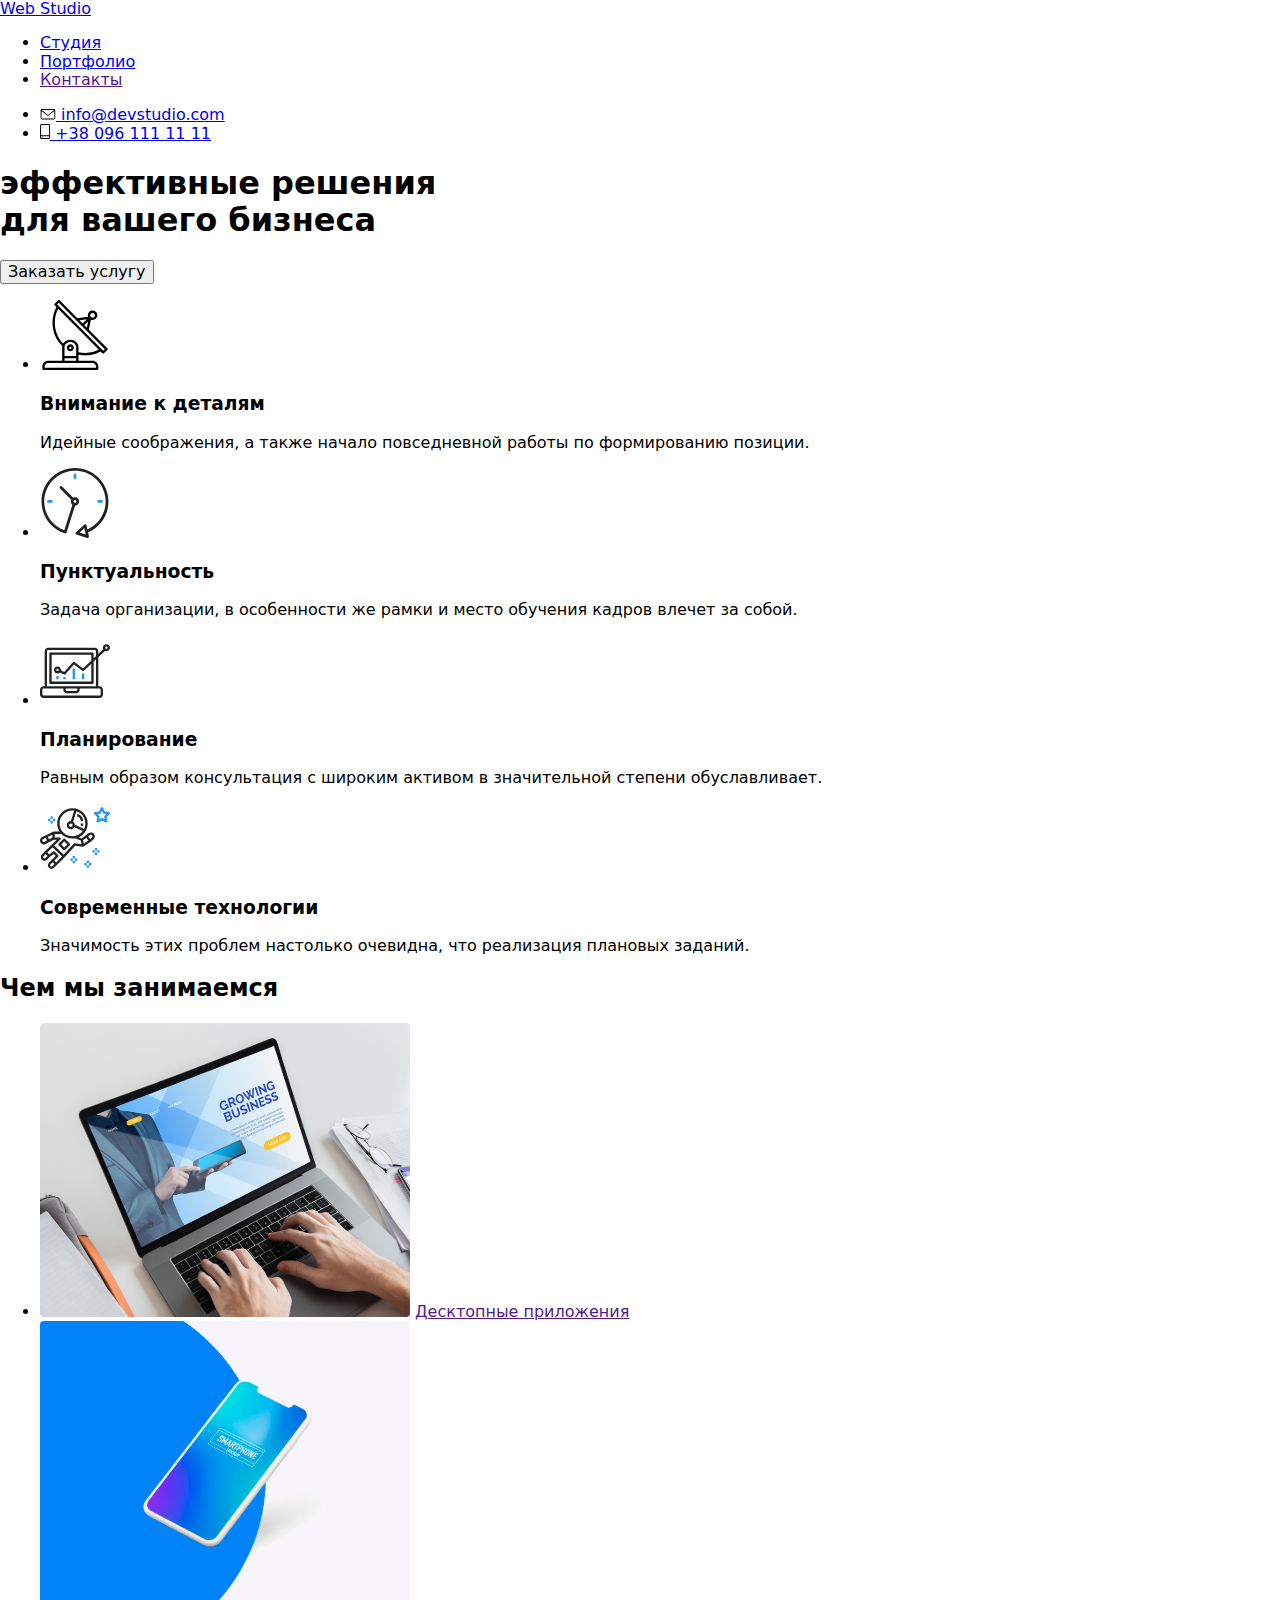
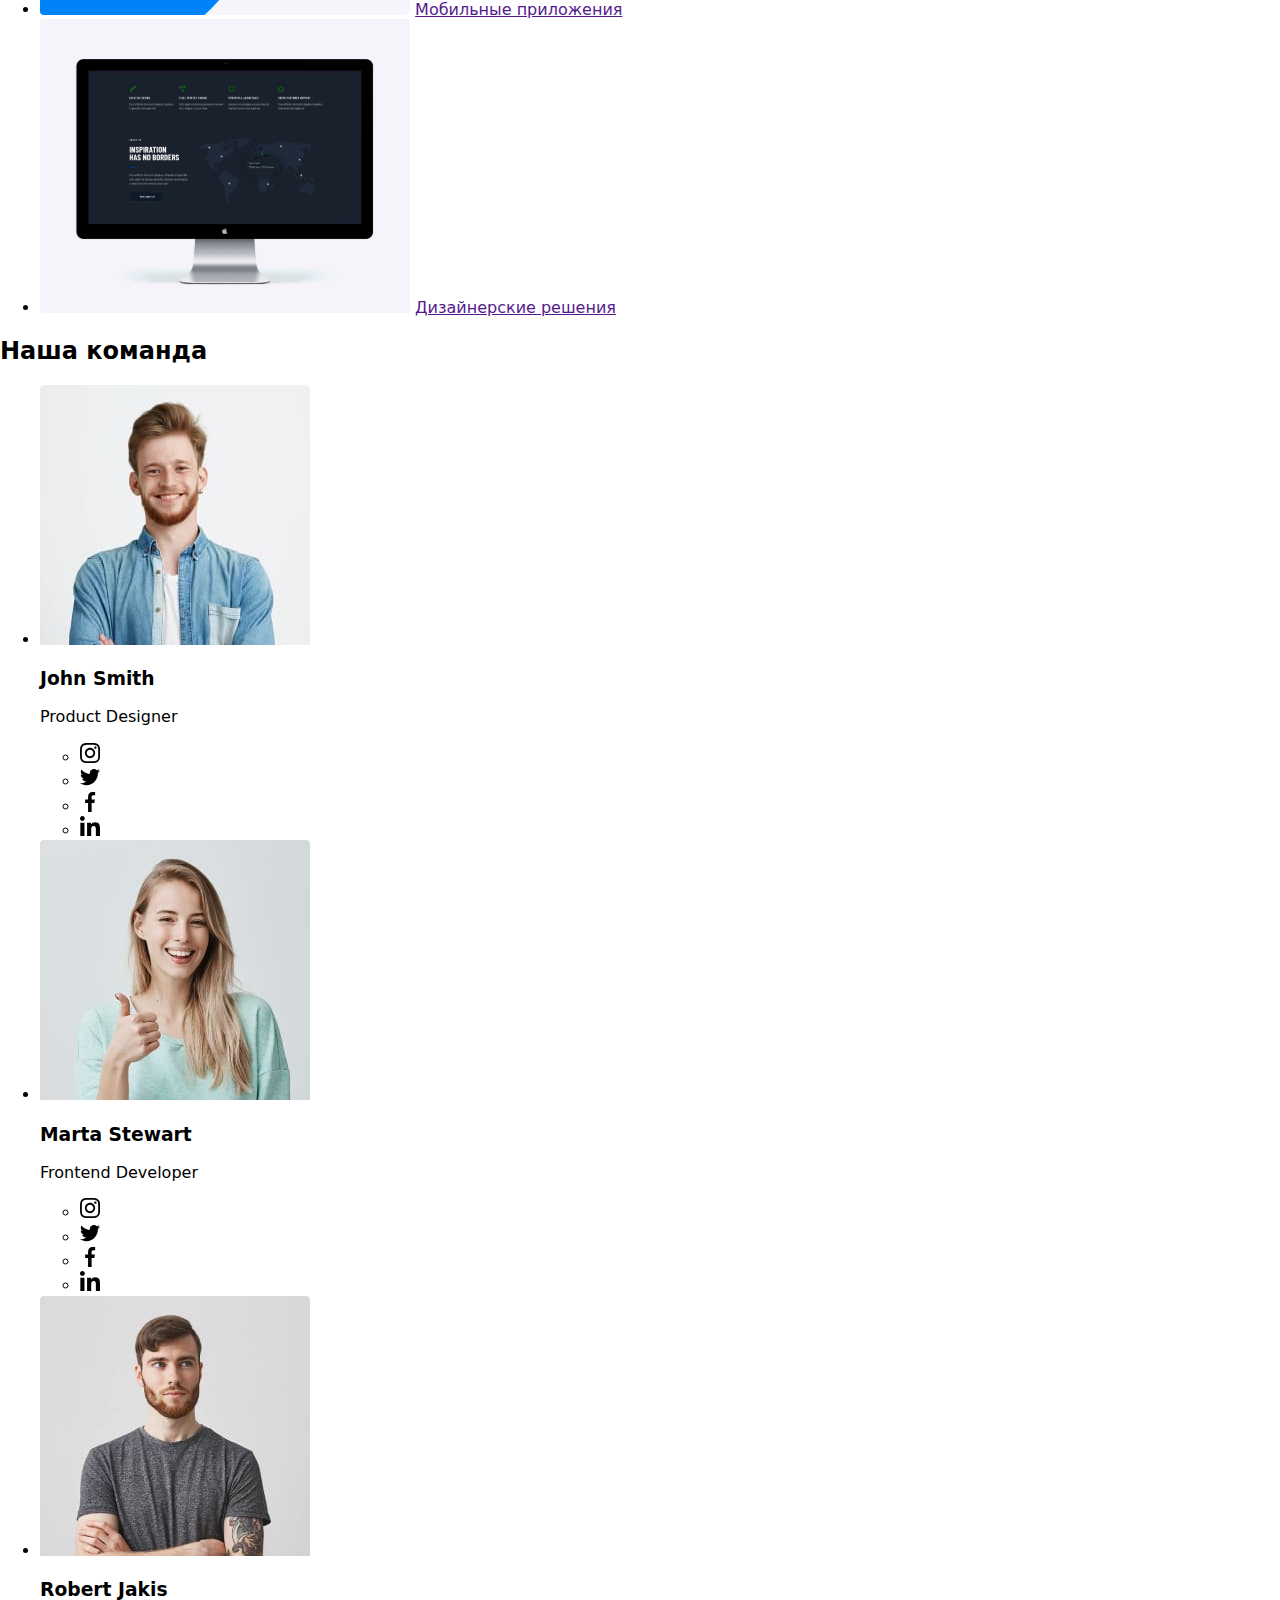
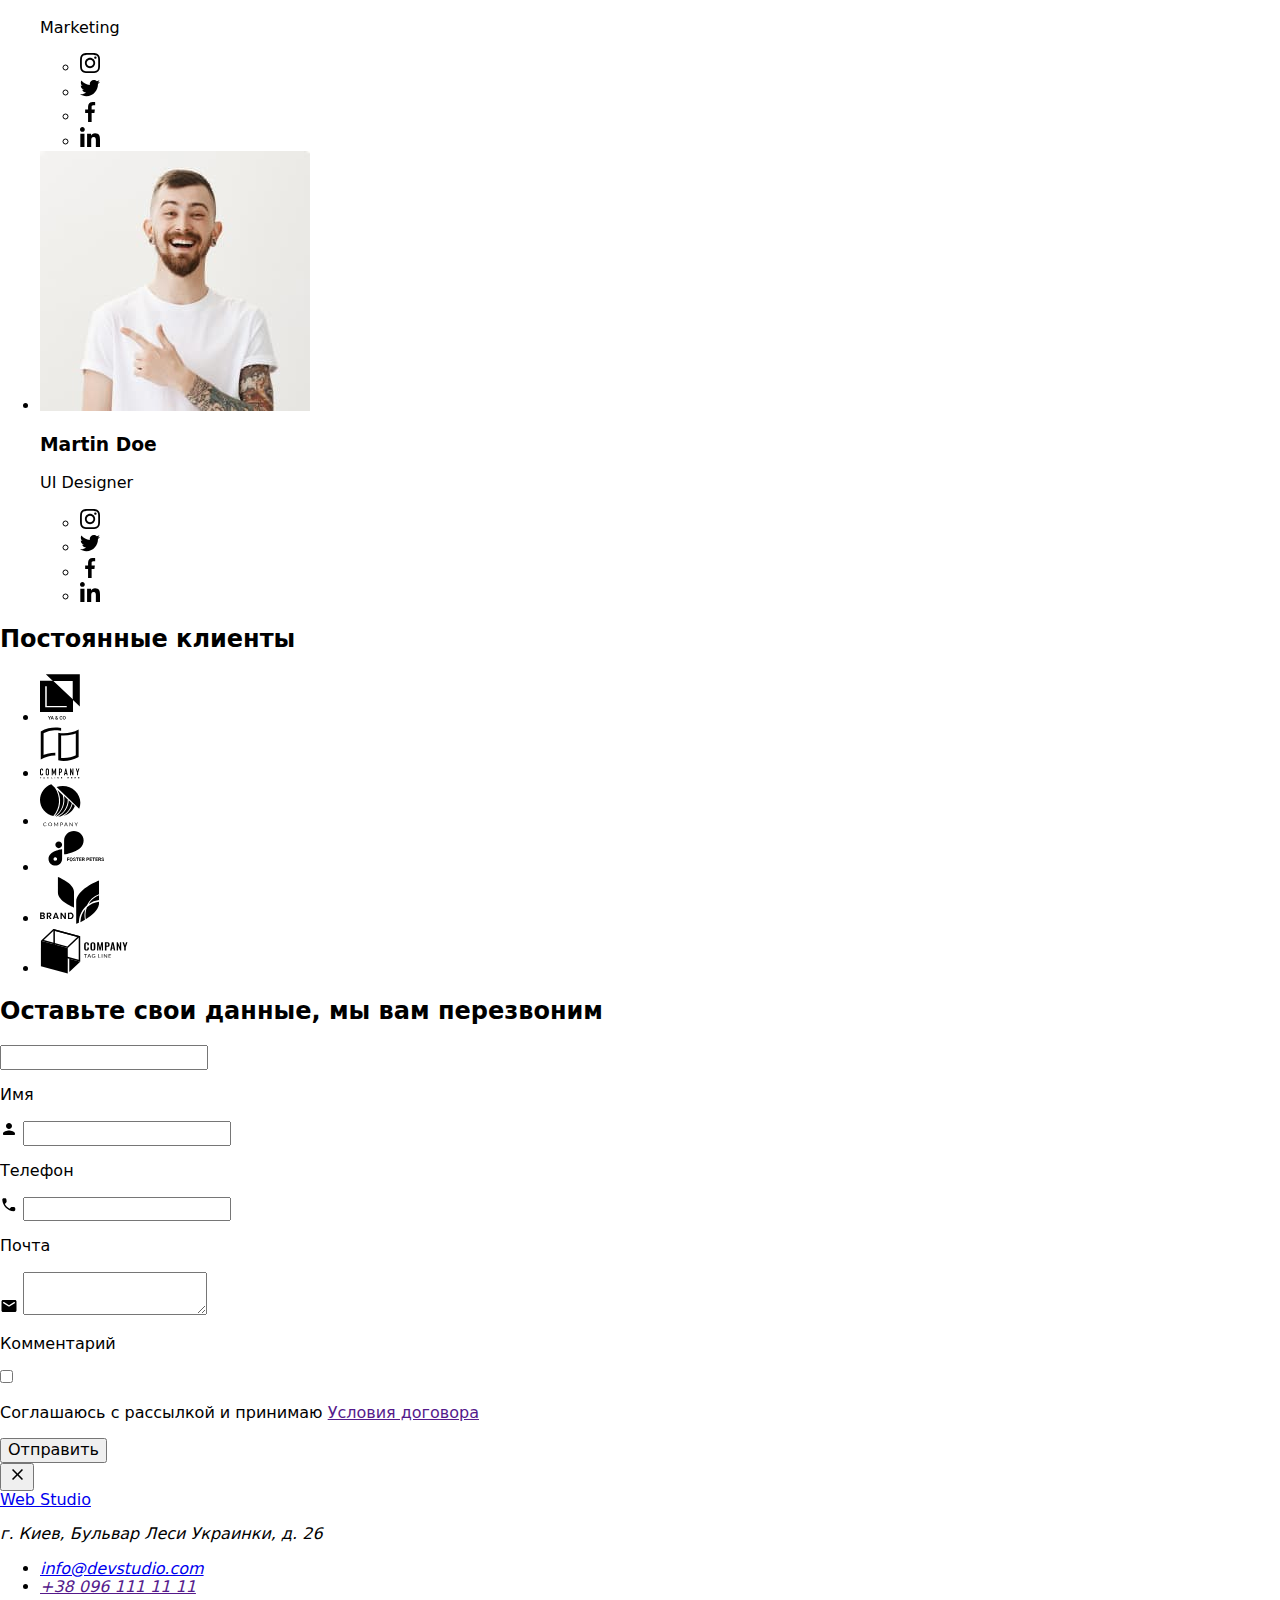
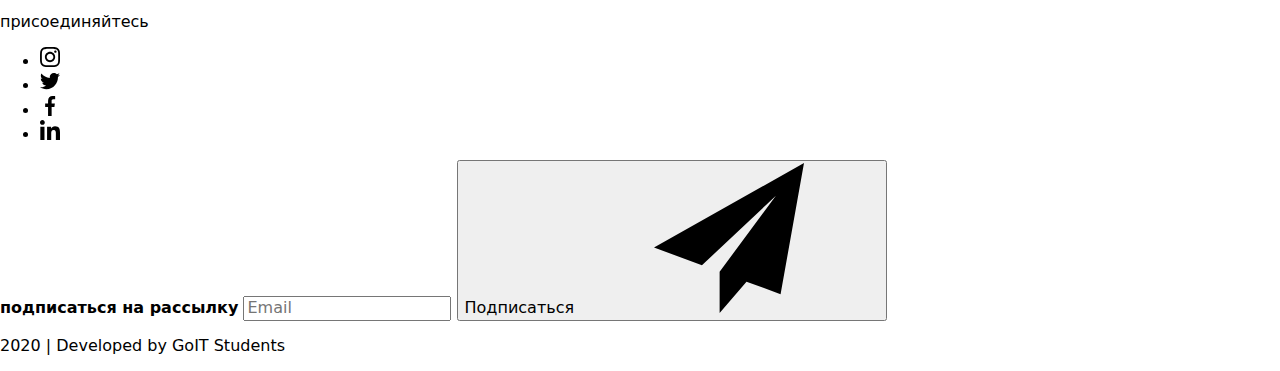
==== index.html @ 966f5aea "add input" ====
<!DOCTYPE html>
<html lang="ru">
  <head>
    <meta charset="UTF-8" />
    <meta name="viewport" content="width=device-width, initial-scale=1.0" />
    <title>Web Studio</title>
    <link
      href="https://fonts.googleapis.com/css2?family=Raleway:wght@700&family=Roboto:wght@400;500;700;900&display=swap"
      rel="stylesheet"
    />
    <link
      rel="stylesheet"
      href="https://cdnjs.cloudflare.com/ajax/libs/modern-normalize/0.6.0/modern-normalize.min.css"
    />
    <link rel="stylesheet" href="./css/styles.css" />
  </head>
  <body>
    <!-- Head of page -->
    <header>
      <nav class="container site-nav">
        <a href="./index.html" class="logo list"><span>Web </span>Studio </a>
        <ul class="main-nav list">
          <li class="item">
            <a href="./index.html" class="current link">Студия</a>
          </li>
          <li class="item">
            <a href="./portfolio.html" class="link">Портфолио</a>
          </li>
          <li class="item"><a href="" class="link">Контакты</a></li>
        </ul>
        <ul class="contact-nav list">
          <li class="item">
            <a href="mailto:info@devstudio.com" class="link">
              <svg class="icon-contact" width="16px" height="11px">
                <use href="./images/sprite.svg#mail"></use>
              </svg>
              info@devstudio.com</a
            >
          </li>
          <li class="item">
            <a href="tel:+380961111111" class="link">
              <svg class="icon-contact" width="10px" height="15px">
                <use href="./images/sprite.svg#smartphone"></use>
              </svg>
              +38 096 111 11 11</a
            >
          </li>
        </ul>
      </nav>
    </header>
    <main>
      <!-- Hero -->
      <section class="hero">
        <h1 class="hero-title">
          эффективные решения <br />
          для вашего бизнеса
        </h1>
        <button data-modal-open class="button">Заказать услугу</button>
      </section>

      <!-- Feature 1 -->
      <section class="section border">
        <div class="container">
          <ul class="features list">
            <li class="item">
              <div class="feature-item">
                <svg width="70px" height="70px">
                  <use href="./images/sprite.svg#antenna1"></use>
                </svg>
              </div>
              <h3 class="title">Внимание к деталям</h3>
              <p>
                Идейные соображения, а также начало повседневной работы по
                формированию позиции.
              </p>
            </li>
            <li class="item">
              <div class="feature-item">
                <svg width="70px" height="70px">
                  <use href="./images/sprite.svg#clock"></use>
                </svg>
              </div>
              <h3 class="title">Пунктуальность</h3>
              <p>
                Задача организации, в особенности же рамки и место обучения
                кадров влечет за собой.
              </p>
            </li>
            <li class="item">
              <div class="feature-item">
                <svg width="70px" height="70px">
                  <use href="./images/sprite.svg#diagram1"></use>
                </svg>
              </div>
              <h3 class="title">Планирование</h3>
              <p>
                Равным образом консультация с широким активом в значительной
                степени обуславливает.
              </p>
            </li>
            <li class="item">
              <div class="feature-item">
                <svg width="70px" height="70px">
                  <use href="./images/sprite.svg#astronaut"></use>
                </svg>
              </div>
              <h3 class="title">Современные технологии</h3>
              <p>
                Значимость этих проблем настолько очевидна, что реализация
                плановых заданий.
              </p>
            </li>
          </ul>
        </div>
      </section>
      <!-- Feature 2 -->
      <section class="section">
        <div class="container">
          <h2 class="section-title">Чем мы занимаемся</h2>
          <ul class="work list">
            <li class="item">
              <img src="./images/img1.svg" alt="" width="370" height="294" />
              <a href="" class="link">Десктопные приложения</a>
            </li>
            <li class="item">
              <img src="./images/img2.svg" alt="" width="370" height="294" />
              <a href="" class="link">Мобильные приложения</a>
            </li>
            <li class="item">
              <img src="./images/img3.svg" alt="" width="370" height="294" />
              <a href="" class="link">Дизайнерские решения</a>
            </li>
          </ul>
        </div>
      </section>
      <!-- Our Team -->
      <section class="section-team">
        <div class="container team-flex">
          <h2 class="section-title">Наша команда</h2>
          <ul class="team list">
            <li class="item">
              <img src="./images/photo1.jpg" alt="" width="270" height="260" />
              <h3 class="title">John Smith</h3>
              <p class="team-text">Product Designer</p>
              <ul class="social list">
                <li>
                  <a
                    href=""
                    aria-label="Ссылка на Instagram"
                    class="icon-social"
                  >
                    <svg width="20px" height="20px">
                      <use href="./images/sprite.svg#instagram1"></use>
                    </svg>
                  </a>
                </li>
                <li>
                  <a href="" aria-label="Ссылка на Twitter" class="icon-social"
                    ><svg width="20px" height="20px">
                      <use href="./images/sprite.svg#twitter1"></use></svg
                  ></a>
                </li>
                <li>
                  <a href="" aria-label="Ссылка на Facebook" class="icon-social"
                    ><svg width="20px" height="20px">
                      <use href="./images/sprite.svg#facebook1"></use></svg
                  ></a>
                </li>
                <li>
                  <a href="" aria-label="Ссылка на LinkedIn" class="icon-social"
                    ><svg width="20px" height="20px">
                      <use href="./images/sprite.svg#linkedin1"></use></svg
                  ></a>
                </li>
              </ul>
            </li>
            <li class="item">
              <img src="./images/photo2.jpg" alt="" width="270" height="260" />
              <h3 class="title">Marta Stewart</h3>
              <p class="team-text">Frontend Developer</p>
              <ul class="social list">
                <li>
                  <a
                    href=""
                    aria-label="Ссылка на Instagram"
                    class="icon-social"
                  >
                    <svg width="20px" height="20px">
                      <use href="./images/sprite.svg#instagram1"></use>
                    </svg>
                  </a>
                </li>
                <li>
                  <a href="" aria-label="Ссылка на Twitter" class="icon-social"
                    ><svg width="20px" height="20px">
                      <use href="./images/sprite.svg#twitter1"></use></svg
                  ></a>
                </li>
                <li>
                  <a href="" aria-label="Ссылка на Facebook" class="icon-social"
                    ><svg width="20px" height="20px">
                      <use href="./images/sprite.svg#facebook1"></use></svg
                  ></a>
                </li>
                <li>
                  <a href="" aria-label="Ссылка на LinkedIn" class="icon-social"
                    ><svg width="20px" height="20px">
                      <use href="./images/sprite.svg#linkedin1"></use></svg
                  ></a>
                </li>
              </ul>
            </li>
            <li class="item">
              <img src="./images/photo3.jpg" alt="" width="270" height="260" />
              <h3 class="title">Robert Jakis</h3>
              <p class="team-text">Marketing</p>
              <ul class="social list">
                <li>
                  <a
                    href=""
                    aria-label="Ссылка на Instagram"
                    class="icon-social"
                  >
                    <svg width="20px" height="20px">
                      <use href="./images/sprite.svg#instagram1"></use>
                    </svg>
                  </a>
                </li>
                <li>
                  <a href="" aria-label="Ссылка на Twitter" class="icon-social"
                    ><svg width="20px" height="20px">
                      <use href="./images/sprite.svg#twitter1"></use></svg
                  ></a>
                </li>
                <li>
                  <a href="" aria-label="Ссылка на Facebook" class="icon-social"
                    ><svg width="20px" height="20px">
                      <use href="./images/sprite.svg#facebook1"></use></svg
                  ></a>
                </li>
                <li>
                  <a href="" aria-label="Ссылка на LinkedIn" class="icon-social"
                    ><svg width="20px" height="20px">
                      <use href="./images/sprite.svg#linkedin1"></use></svg
                  ></a>
                </li>
              </ul>
            </li>
            <li class="item">
              <img src="./images/photo4.jpg" alt="" width="270" height="260" />
              <h3 class="title">Martin Doe</h3>
              <p class="team-text">UI Designer</p>
              <ul class="social list">
                <li>
                  <a
                    href=""
                    aria-label="Ссылка на Instagram"
                    class="icon-social"
                  >
                    <svg width="20px" height="20px">
                      <use href="./images/sprite.svg#instagram1"></use>
                    </svg>
                  </a>
                </li>
                <li>
                  <a href="" aria-label="Ссылка на Twitter" class="icon-social"
                    ><svg width="20px" height="20px">
                      <use href="./images/sprite.svg#twitter1"></use></svg
                  ></a>
                </li>
                <li>
                  <a href="" aria-label="Ссылка на Facebook" class="icon-social"
                    ><svg width="20px" height="20px">
                      <use href="./images/sprite.svg#facebook1"></use></svg
                  ></a>
                </li>
                <li>
                  <a href="" aria-label="Ссылка на LinkedIn" class="icon-social"
                    ><svg width="20px" height="20px">
                      <use href="./images/sprite.svg#linkedin1"></use></svg
                  ></a>
                </li>
              </ul>
            </li>
          </ul>
        </div>
      </section>
      <!-- Clients -->
      <section class="section">
        <div class="container">
          <h2 class="section-title">Постоянные клиенты</h2>
          <ul class="list clients">
            <li class="item">
              <a href="" aria-label="Лого компании1" class="clients-icon">
                <svg width="44px" height="49px">
                  <use href="./images/sprite.svg#client1"></use>
                </svg>
              </a>
            </li>
            <li class="item">
              <a href="">
                <a href="" aria-label="Лого компании2" class="clients-icon">
                  <svg width="40px" height="52px">
                    <use href="./images/sprite.svg#client2"></use>
                  </svg>
                </a>
              </a>
            </li>
            <li class="item">
              <a href="" aria-label="Лого компании3" class="clients-icon">
                <svg width="41px" height="43px">
                  <use href="./images/sprite.svg#client3"></use>
                </svg>
              </a>
            </li>
            <li class="item">
              <a href="" aria-label="Лого компании4" class="clients-icon">
                <svg width="80px" height="42px">
                  <use href="./images/sprite.svg#client4"></use>
                </svg>
              </a>
            </li>
            <li class="item">
              <a href="" aria-label="Лого компании5" class="clients-icon">
                <svg width="59px" height="47px">
                  <use href="./images/sprite.svg#client5"></use>
                </svg>
              </a>
            </li>
            <li class="item">
              <a href="" aria-label="Лого компании6" class="clients-icon">
                <svg width="89px" height="45px">
                  <use href="./images/sprite.svg#client6"></use>
                </svg>
              </a>
            </li>
          </ul>
        </div>
      </section>
    </main>
    <div data-modal class="backdrop is-hidden">
      <div class="modal">
        <h2 class="modal-title">Оставьте свои данные, мы вам перезвоним</h2>
        <form class="js-speaker-form form" autocomplete="off">
          <label for="name" class="form-field">
            <input type="text" class="form-input" name="name" placeholder=" " />
            <p class="form-label">Имя</p>
            <svg width="18px" height="18px" class="form-icon">
              <use href="./images/sprite.svg#name"></use>
            </svg>
          </label>
          <label for="name" class="form-field">
            <input type="tel" class="form-input" name="tel" placeholder=" " />
            <p class="form-label">Телефон</p>
            <svg width="18px" height="18px" class="form-icon">
              <use href="./images/sprite.svg#phone"></use>
            </svg>
          </label>
          <label for="name" class="form-field">
            <input
              type="email"
              class="form-input"
              name="mail"
              placeholder=" "
            />
            <p class="form-label">Почта</p>
            <svg width="18px" height="18px" class="form-icon">
              <use href="./images/sprite.svg#email"></use>
            </svg>
          </label>
          <label for="comment" class="form-comment">
            <textarea
              class="comment"
              name="comment"
              id="comment"
              placeholder=" "
            ></textarea>
            <p class="form-label">Комментарий</p>
          </label>
          <label class="form-field-policy">
            <input class="checkbox" type="checkbox" name="policy" />
            <span class="icon"></span>
            <p>
              Соглашаюсь с рассылкой и принимаю
              <a class="policy-link" href="">Условия договора</a>
            </p>
          </label>
          <button type="submit" class="button">
            Отправить
          </button>
        </form>
        <button data-modal-close class="icon-close">
          <svg width="18px" height="18px">
            <use href="./images/sprite.svg#close"></use>
          </svg>
        </button>
      </div>
    </div>
    <!-- Footer -->
    <footer class="page-footer">
      <div class="container">
        <div class="footer-content">
          <div class="footer-contacts">
            <a href="./index.html" class="logo-footer list"
              ><span>Web </span>Studio
            </a>
            <address class="adress">
              <p class="adress-map">
                г. Киев, Бульвар Леси Украинки, д. 26
              </p>
              <ul class="list">
                <li class="element">
                  <a href=" " class="link"> info@devstudio.com</a>
                </li>
                <li class="element">
                  <a href="" class="link"> +38 096 111 11 11</a>
                </li>
              </ul>
            </address>
          </div>
          <div class="footer-social">
            <p class="label">присоединяйтесь</p>
            <ul class="social-footer list">
              <li class="link-footer-social">
                <a href="" aria-label="Ссылка на Instagram" class="icon-footer">
                  <svg width="20px" height="20px">
                    <use href="./images/sprite.svg#instagram1"></use>
                  </svg>
                </a>
              </li>
              <li class="link-footer-social">
                <a href="" aria-label="Ссылка на Twitter" class="icon-footer"
                  ><svg width="20px" height="20px">
                    <use href="./images/sprite.svg#twitter1"></use></svg
                ></a>
              </li>
              <li class="link-footer-social">
                <a href="" aria-label="Ссылка на Facebook" class="icon-footer"
                  ><svg width="20px" height="20px">
                    <use href="./images/sprite.svg#facebook1"></use></svg
                ></a>
              </li>
              <li class="link-footer-social">
                <a href="" aria-label="Ссылка на LinkedIn" class="icon-footer"
                  ><svg width="20px" height="20px">
                    <use href="./images/sprite.svg#linkedin1"></use></svg
                ></a>
              </li>
            </ul>
          </div>

          <form class="js-speaker-form" autocomplete="off">
            <label for="email">
              <b class="label">подписаться на рассылку</b></label
            >
            <input
              class="footer-mail"
              type="email"
              name="email"
              id="email"
              placeholder="Email"
            />
            <button type="submit" class="button-send">
              Подписаться
              <svg class="send-icon">
                <use href="./images/sprite.svg#iconsend"></use>
              </svg>
            </button>
          </form>
        </div>
        <p class="copyright">
          2020 | Developed by GoIT Students
        </p>
      </div>
    </footer>
    <!-- Скрипт для отправки форми -->
    <script>
      (() => {
        document
          .querySelector(".js-speaker-form")
          .addEventListener("submit", (e) => {
            e.preventDefault();

            new FormData(e.currentTarget).forEach((value, name) =>
              console.log(`${name}: ${value}`)
            );

            e.currentTarget.reset();
          });
      })();
    </script>
    <script src="./js/modal.js"></script>
  </body>
</html>
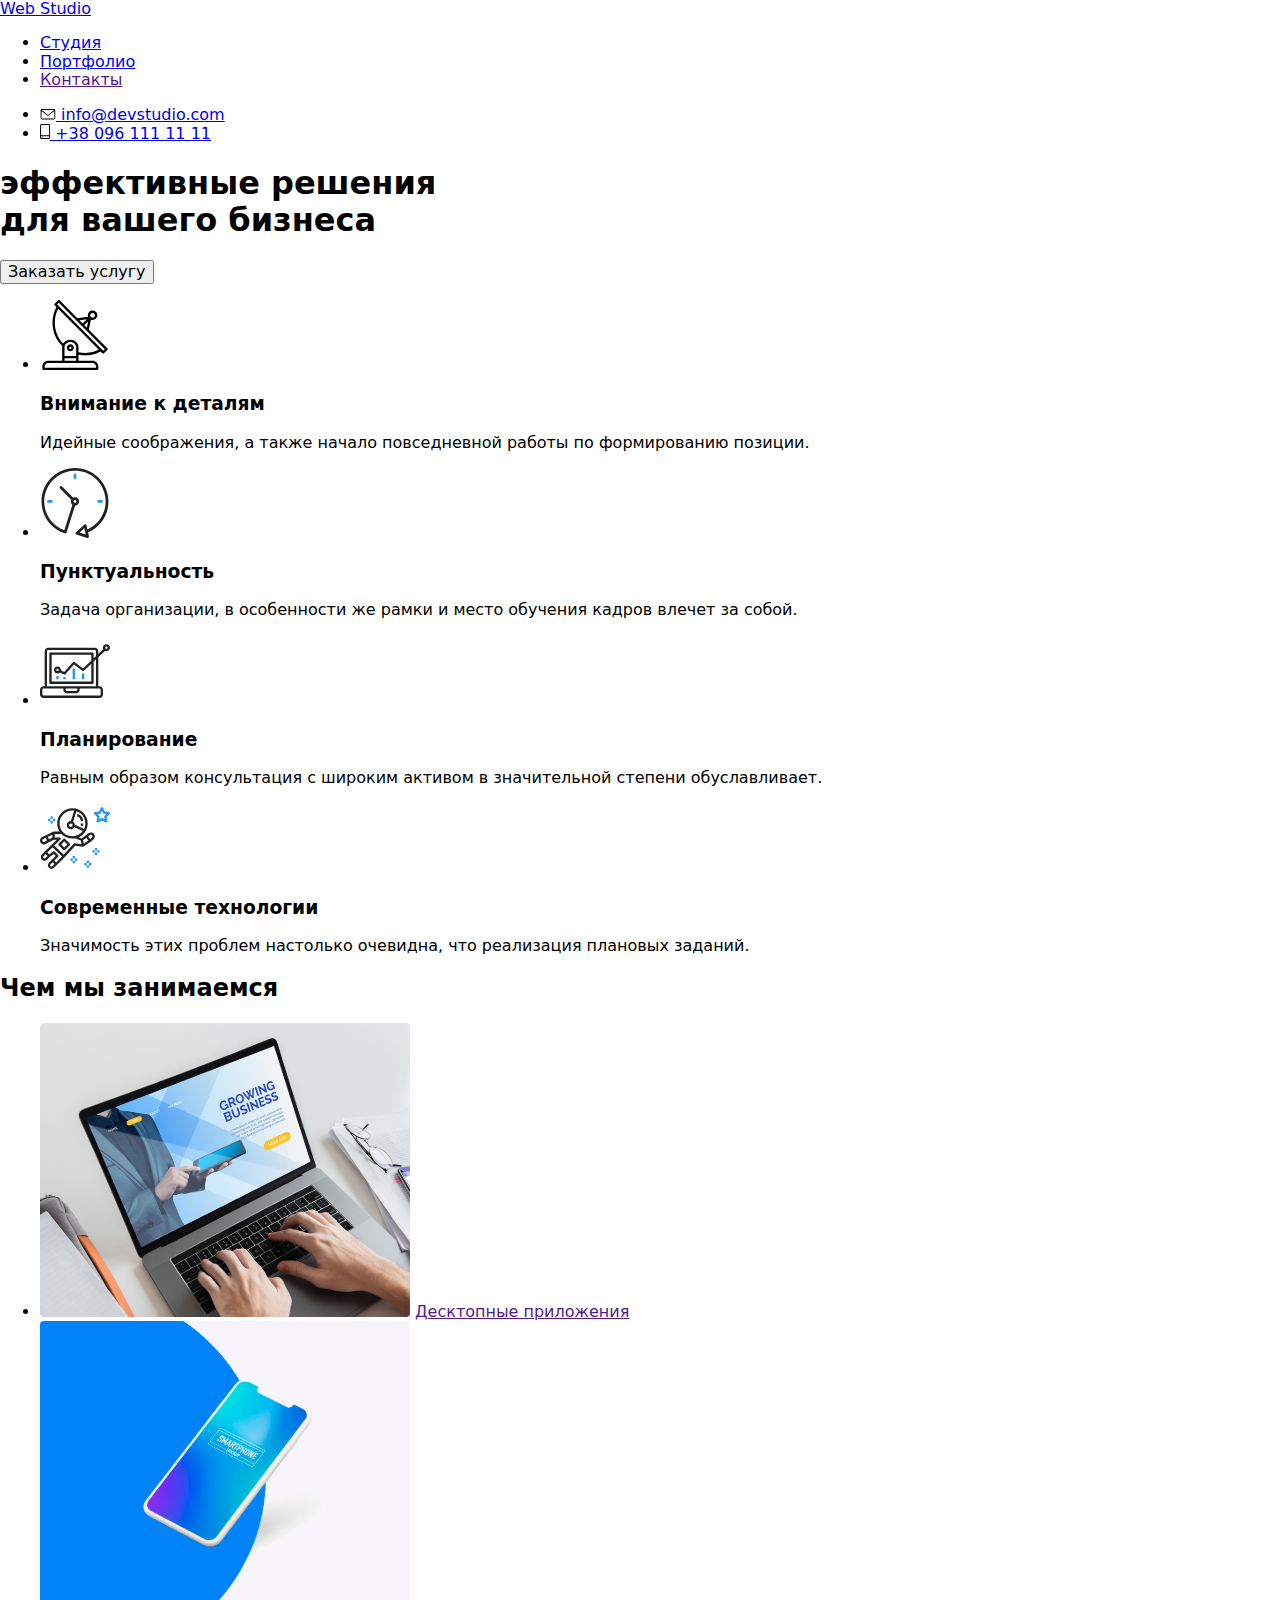
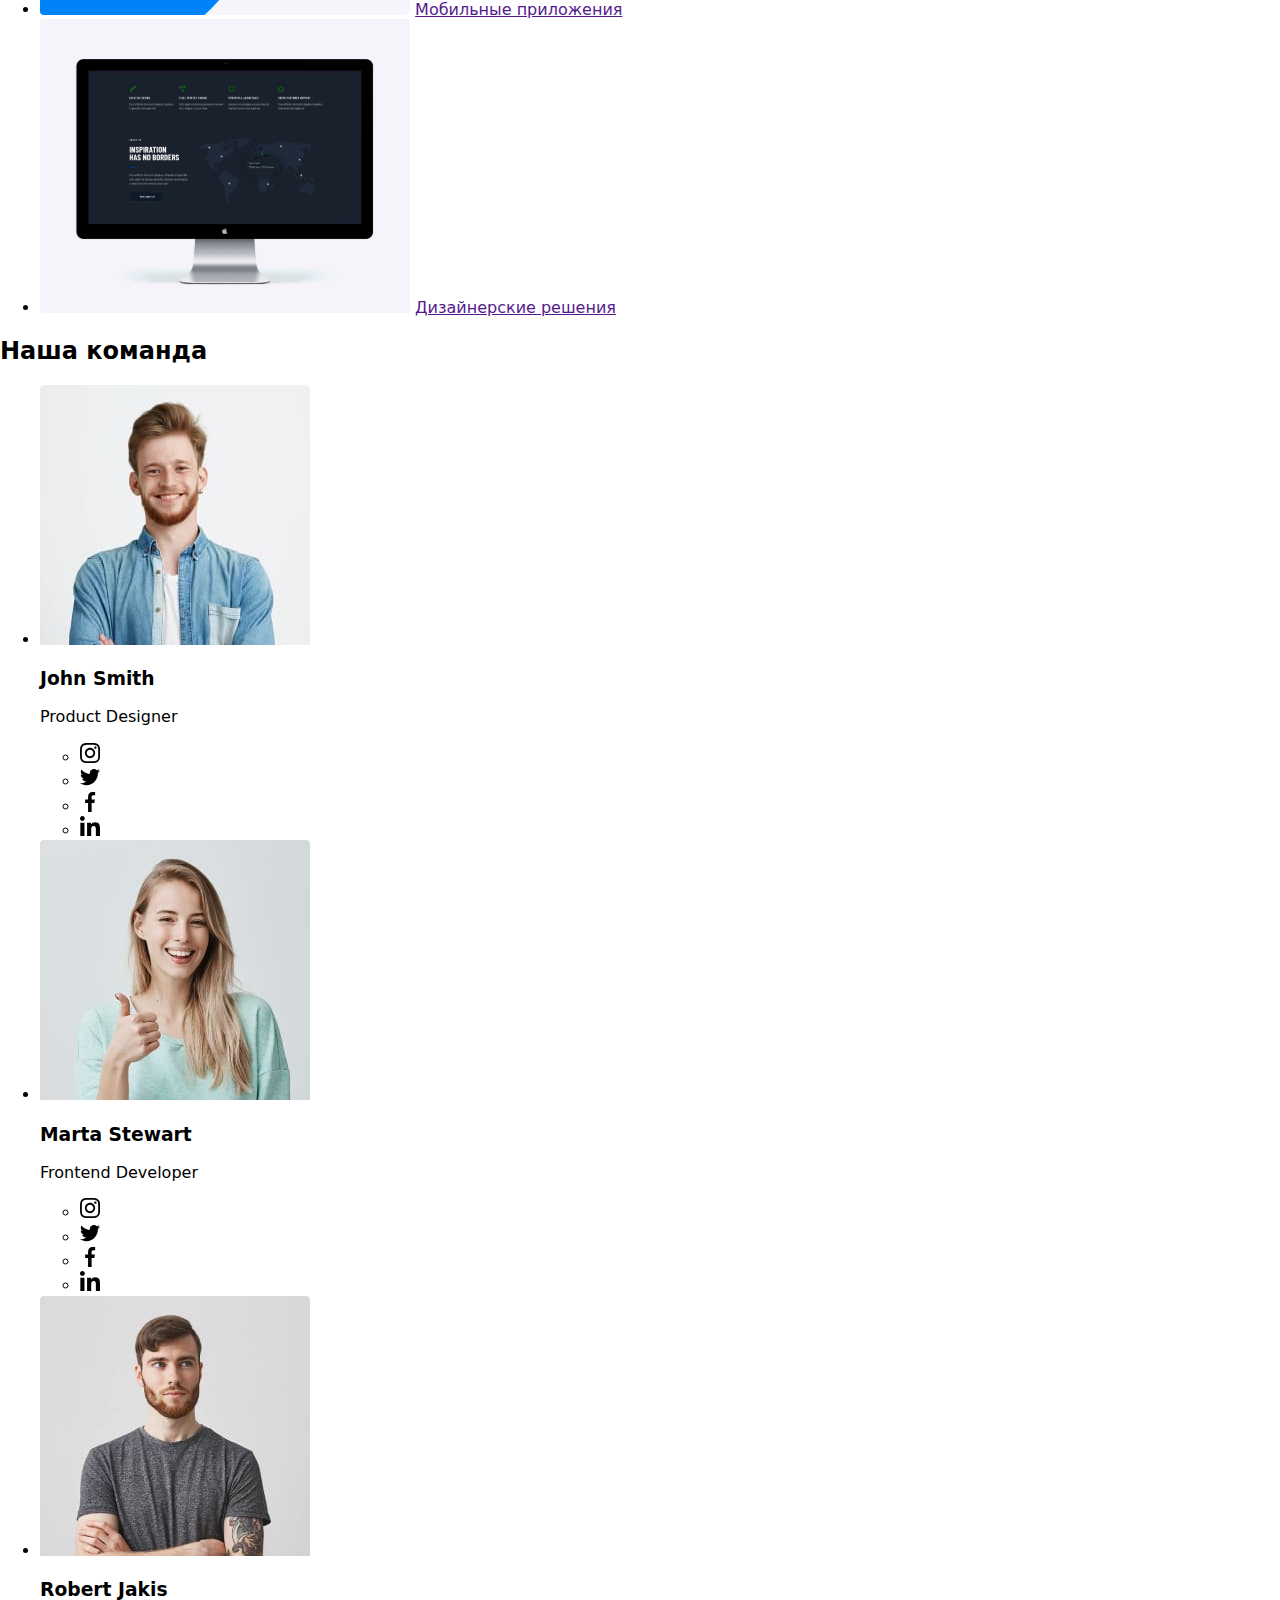
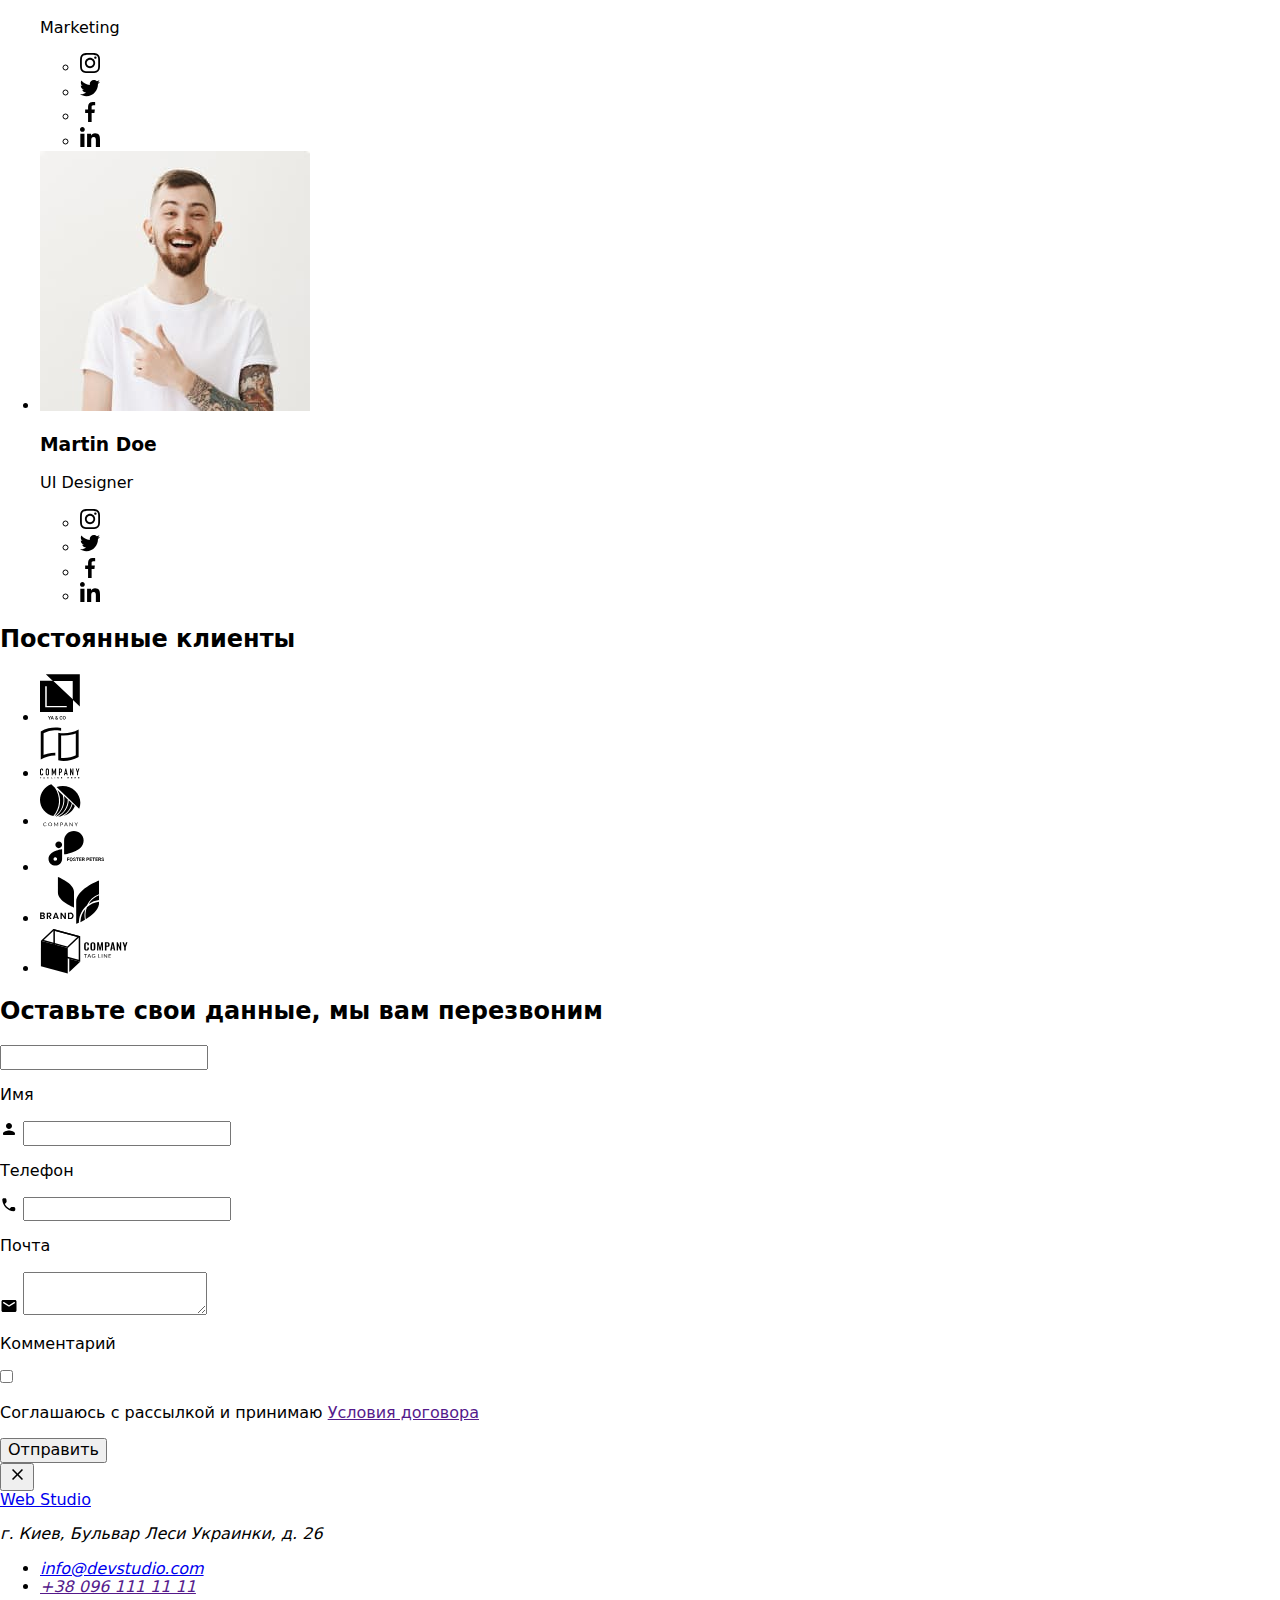
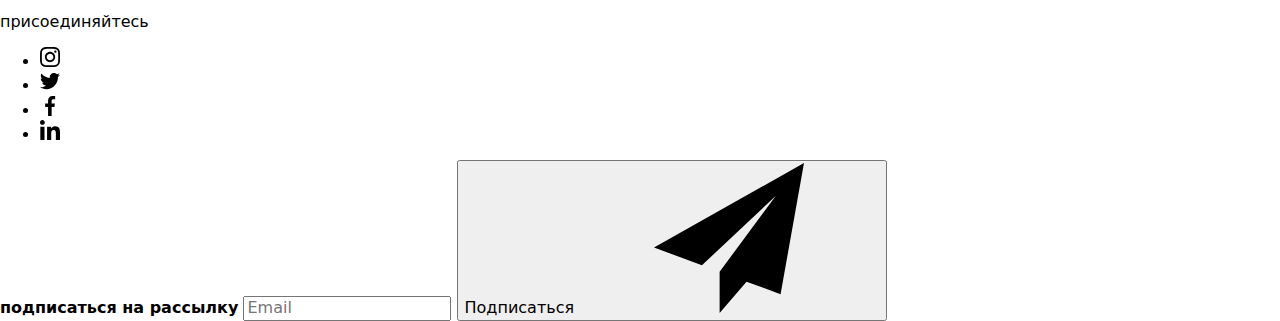
==== commit f84caeb8: "create sass files" ====
--- a/index.html
+++ b/index.html
@@ -12,7 +12,7 @@
       rel="stylesheet"
       href="https://cdnjs.cloudflare.com/ajax/libs/modern-normalize/0.6.0/modern-normalize.min.css"
     />
-    <link rel="stylesheet" href="./css/styles.css" />
+    <link rel="stylesheet" href="./css/main.min.css" />
   </head>
   <body>
     <!-- Head of page -->
@@ -468,9 +468,6 @@
             </button>
           </form>
         </div>
-        <p class="copyright">
-          2020 | Developed by GoIT Students
-        </p>
       </div>
     </footer>
     <!-- Скрипт для отправки форми -->
--- a/css/main.min.css
+++ b/css/main.min.css
@@ -0,0 +1 @@
+/* No CSS *//*# sourceMappingURL=main.min.css.map */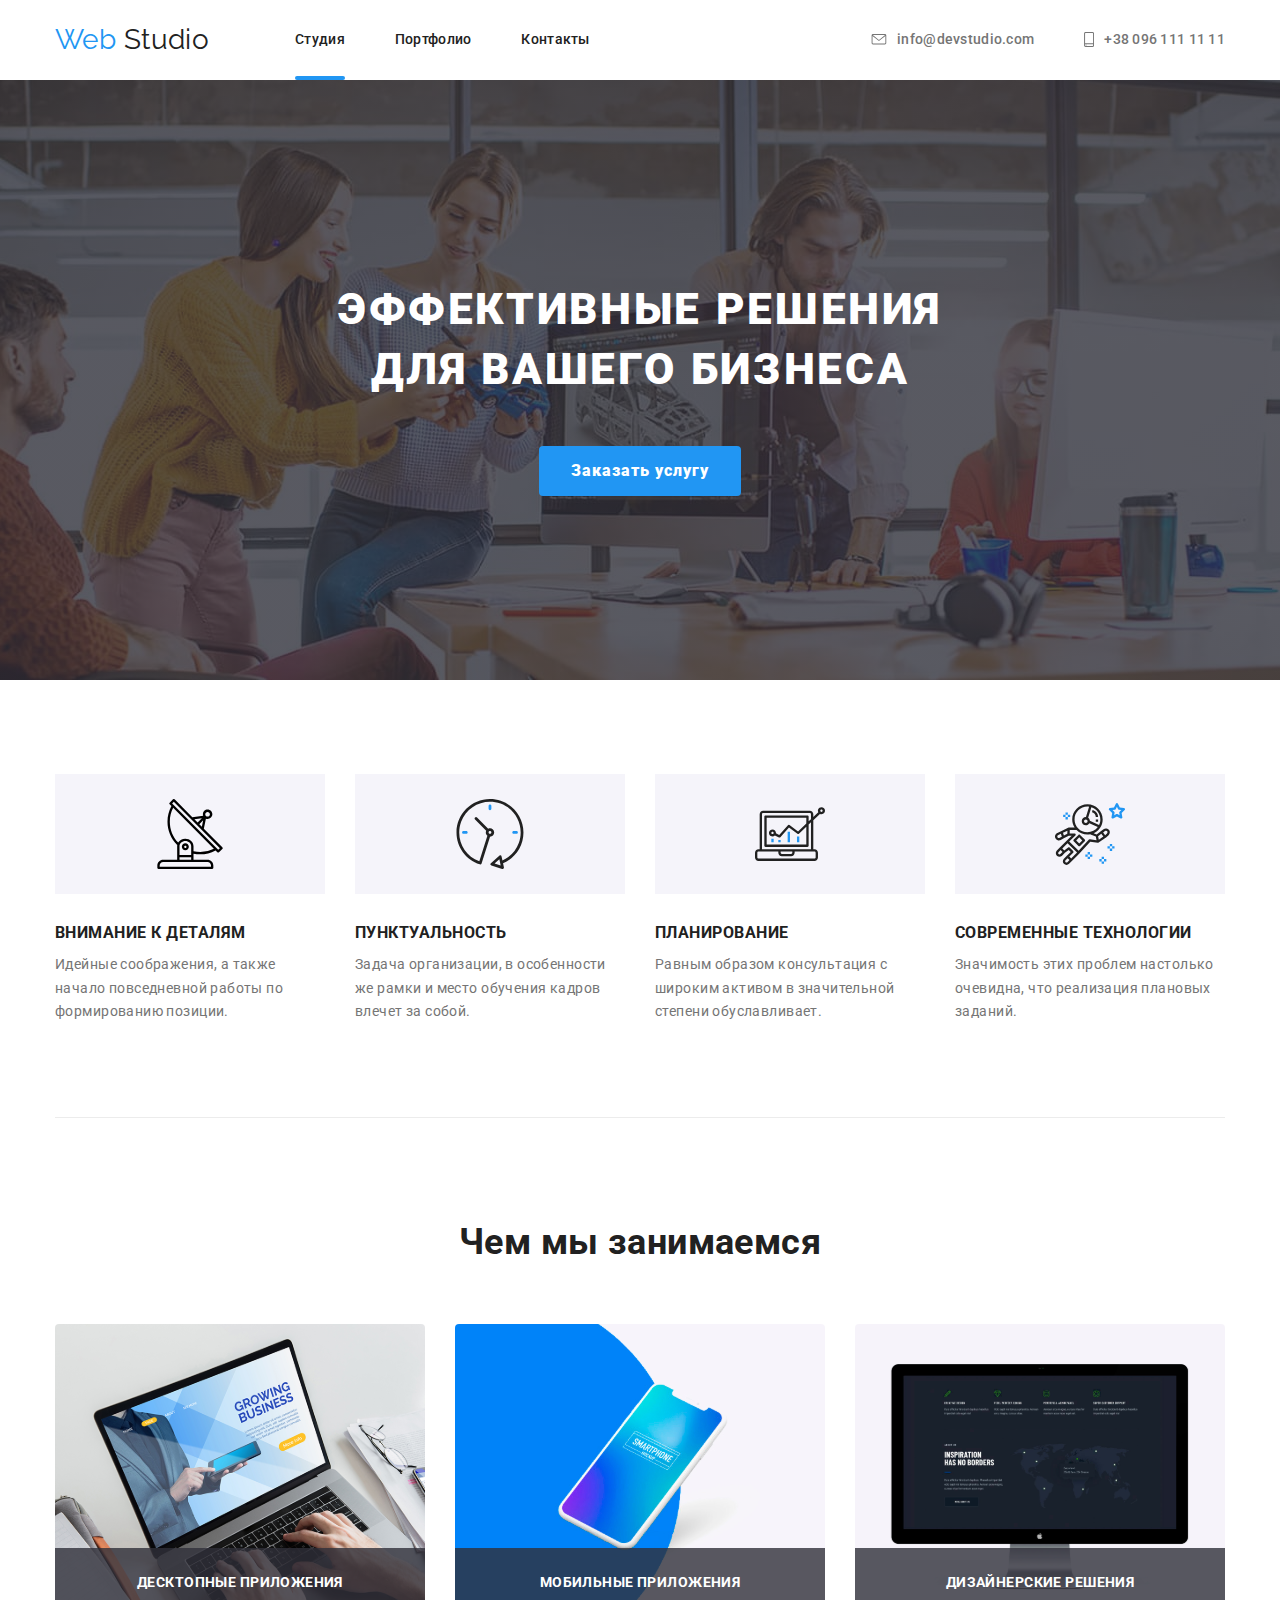
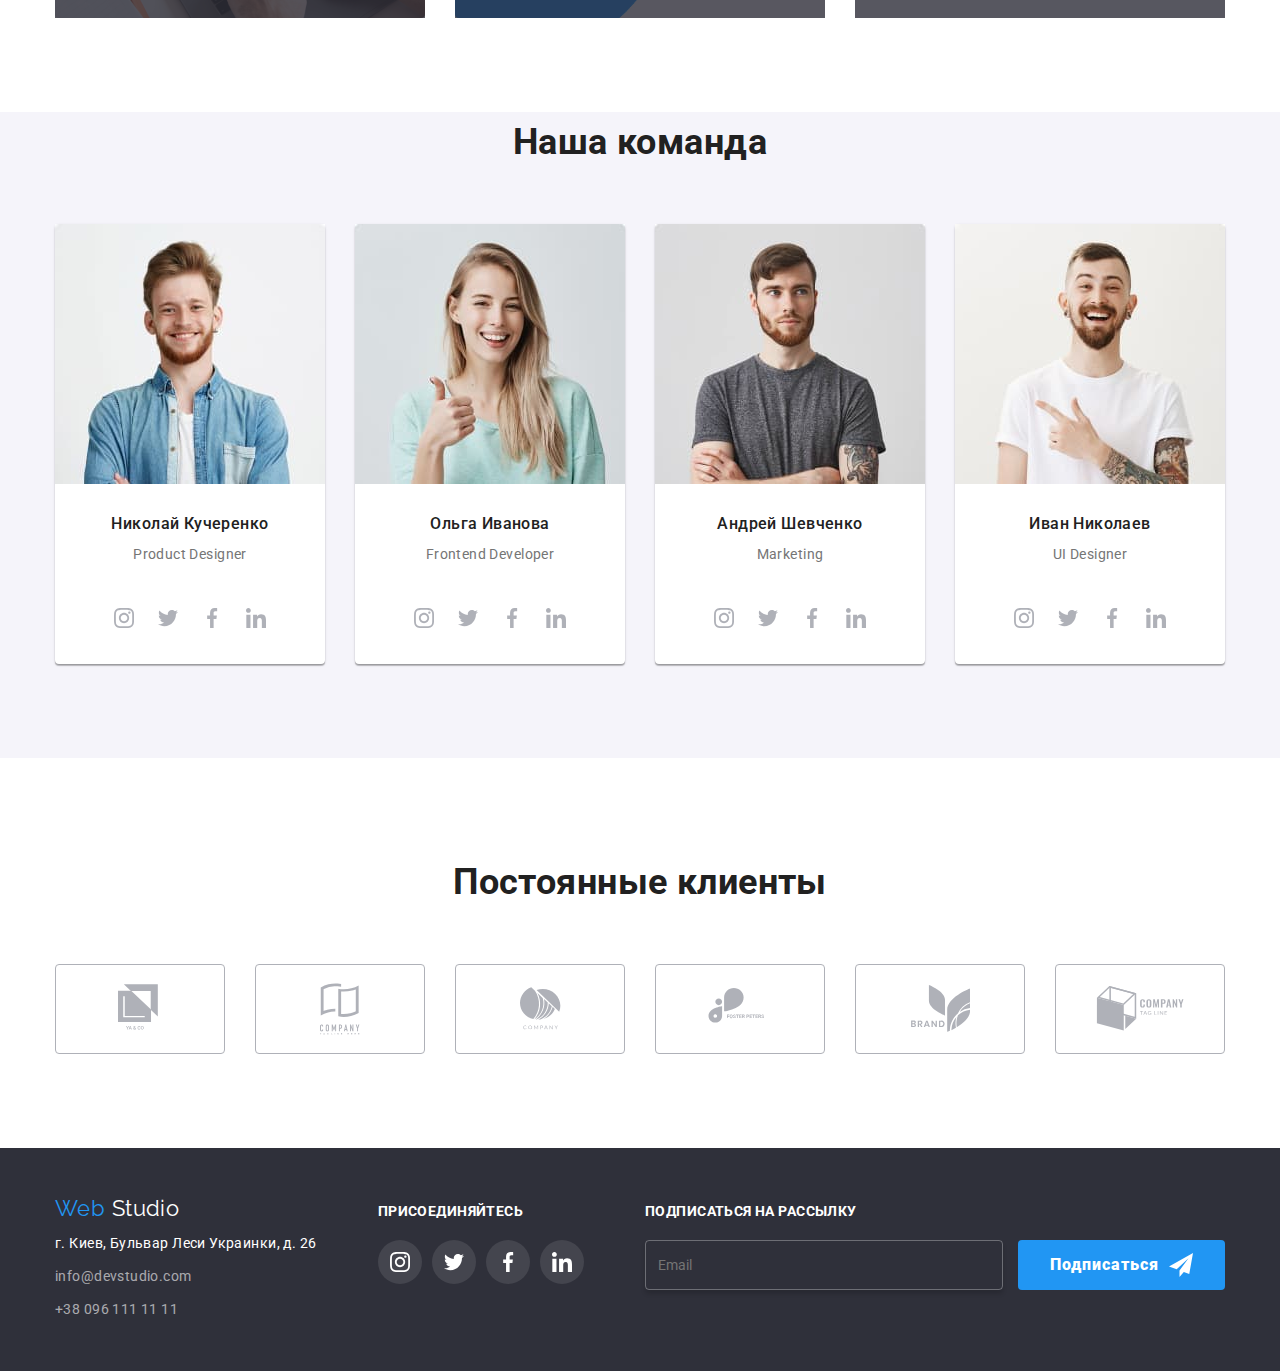
==== commit 90497a10: "create styles" ====
--- a/index.html
+++ b/index.html
@@ -61,7 +61,7 @@
       <!-- Feature 1 -->
       <section class="section border">
         <div class="container">
-          <ul class="features list">
+          <ul class="feature list">
             <li class="item">
               <div class="feature-item">
                 <svg width="70px" height="70px">
@@ -113,7 +113,7 @@
           </ul>
         </div>
       </section>
-      <!-- Feature 2 -->
+      <!-- Work -->
       <section class="section">
         <div class="container">
           <h2 class="section-title">Чем мы занимаемся</h2>
@@ -140,7 +140,7 @@
           <ul class="team list">
             <li class="item">
               <img src="./images/photo1.jpg" alt="" width="270" height="260" />
-              <h3 class="title">John Smith</h3>
+              <h3 class="title">Николай Кучеренко</h3>
               <p class="team-text">Product Designer</p>
               <ul class="social list">
                 <li>
@@ -176,7 +176,7 @@
             </li>
             <li class="item">
               <img src="./images/photo2.jpg" alt="" width="270" height="260" />
-              <h3 class="title">Marta Stewart</h3>
+              <h3 class="title">Ольга Иванова</h3>
               <p class="team-text">Frontend Developer</p>
               <ul class="social list">
                 <li>
@@ -212,7 +212,7 @@
             </li>
             <li class="item">
               <img src="./images/photo3.jpg" alt="" width="270" height="260" />
-              <h3 class="title">Robert Jakis</h3>
+              <h3 class="title">Андрей Шевченко</h3>
               <p class="team-text">Marketing</p>
               <ul class="social list">
                 <li>
@@ -248,7 +248,7 @@
             </li>
             <li class="item">
               <img src="./images/photo4.jpg" alt="" width="270" height="260" />
-              <h3 class="title">Martin Doe</h3>
+              <h3 class="title">Иван Николаев</h3>
               <p class="team-text">UI Designer</p>
               <ul class="social list">
                 <li>
@@ -397,7 +397,7 @@
       </div>
     </div>
     <!-- Footer -->
-    <footer class="page-footer">
+    <footer class="footer-page">
       <div class="container">
         <div class="footer-content">
           <div class="footer-contacts">
@@ -420,28 +420,28 @@
           </div>
           <div class="footer-social">
             <p class="label">присоединяйтесь</p>
-            <ul class="social-footer list">
-              <li class="link-footer-social">
-                <a href="" aria-label="Ссылка на Instagram" class="icon-footer">
+            <ul class="footer-social-networks list">
+              <li class="footer-social-link">
+                <a href="" aria-label="Ссылка на Instagram" class="footer-icon">
                   <svg width="20px" height="20px">
                     <use href="./images/sprite.svg#instagram1"></use>
                   </svg>
                 </a>
               </li>
-              <li class="link-footer-social">
-                <a href="" aria-label="Ссылка на Twitter" class="icon-footer"
+              <li class="footer-social-link">
+                <a href="" aria-label="Ссылка на Twitter" class="footer-icon"
                   ><svg width="20px" height="20px">
                     <use href="./images/sprite.svg#twitter1"></use></svg
                 ></a>
               </li>
-              <li class="link-footer-social">
-                <a href="" aria-label="Ссылка на Facebook" class="icon-footer"
+              <li class="footer-social-link">
+                <a href="" aria-label="Ссылка на Facebook" class="footer-icon"
                   ><svg width="20px" height="20px">
                     <use href="./images/sprite.svg#facebook1"></use></svg
                 ></a>
               </li>
-              <li class="link-footer-social">
-                <a href="" aria-label="Ссылка на LinkedIn" class="icon-footer"
+              <li class="footer-social-link">
+                <a href="" aria-label="Ссылка на LinkedIn" class="footer-icon"
                   ><svg width="20px" height="20px">
                     <use href="./images/sprite.svg#linkedin1"></use></svg
                 ></a>
--- a/css/main.min.css
+++ b/css/main.min.css
@@ -1 +1,2 @@
-/* No CSS *//*# sourceMappingURL=main.min.css.map */+body{background-color:#fff;color:#757575;font-family:Roboto,sans-serif;letter-spacing:0.03em;font-size:14px;line-height:1.71}.container{width:1200px;padding-left:15px;padding-right:15px;margin-left:auto;margin-right:auto}.list{list-style:none;margin:0;padding:0;text-decoration:none}p{margin:0;padding:0}a{text-decoration:none}img{display:block;max-width:100%;height:auto}.section{padding-top:94px;padding-bottom:94px}.section-title{margin-top:0;margin-bottom:50px;font-weight:700;font-size:36px;text-align:center;color:#212121}.section-team{padding-top:94;padding-bottom:94px;background-color:#f5f4fa}.section-examples{padding-top:94px;padding-top:94px}.site-nav{display:-webkit-box;display:-ms-flexbox;display:flex;-webkit-box-align:center;-ms-flex-align:center;align-items:center}.site-nav .current{color:#2196f3}.main-nav{display:-webkit-box;display:-ms-flexbox;display:flex;margin-left:86px}.main-nav .item+.item{margin-left:50px}.main-nav .link{display:block;padding-top:32px;padding-bottom:32px;font-weight:500;line-height:1.14;letter-spacing:0.02em;color:#212121;cursor:pointer;-webkit-transition:color 250ms cubic-bezier(0.4, 0, 0.2, 1);transition:color 250ms cubic-bezier(0.4, 0, 0.2, 1)}.main-nav .link:hover,.main-nav .link:focus{color:#2196f3}.item{position:relative}.current::after{content:"";position:absolute;bottom:0;display:block;width:100%;height:4px;background-color:#2196f3;border-radius:2px}.contact-nav{display:-webkit-box;display:-ms-flexbox;display:flex;margin-left:auto}.contact-nav .link{display:-webkit-box;display:-ms-flexbox;display:flex;-webkit-box-pack:center;-ms-flex-pack:center;justify-content:center;-webkit-box-align:center;-ms-flex-align:center;align-items:center;font-weight:500;line-height:1.14;letter-spacing:0.02em;color:#757575;cursor:pointer;-webkit-transition:color 250ms cubic-bezier(0.4, 0, 0.2, 1);transition:color 250ms cubic-bezier(0.4, 0, 0.2, 1)}.contact-nav .item+.item{margin-left:50px}.icon-contact{margin-right:10px;fill:#757575}.contact-nav .link:hover,.contact-nav .link:focus{color:#2196f3}.contact-nav .link:hover .icon-contact,.contact-nav .link:focus .icon-contact{fill:#2196f3}.border-nav{border-bottom:1px solid #ececec}.logo{color:#212121;font-family:Raleway,sans-serif;font-size:28px;line-height:1.14;text-decoration:none;-webkit-transition:color 250ms cubic-bezier(0.4, 0, 0.2, 1);transition:color 250ms cubic-bezier(0.4, 0, 0.2, 1)}.logo span{color:#2196f3}.logo:hover,.logo:focus{color:#2196f3}.logo-footer{display:inline-block;margin-bottom:10px;color:#fff;font-family:Raleway,sans-serif;font-size:22px;line-height:1.18;text-decoration:none;-webkit-transition:color 250ms cubic-bezier(0.4, 0, 0.2, 1);transition:color 250ms cubic-bezier(0.4, 0, 0.2, 1)}.logo-footer span{color:#2196f3}.logo-footer:hover,.logo-footer:focus{color:#2196f3}.hero{max-width:1600px;height:600px;margin-left:auto;margin-right:auto;padding-top:200px;padding-bottom:200px;text-align:center;background-image:-webkit-gradient(linear, left top, right top, from(rgba(47,48,58,0.8)), to(rgba(47,48,58,0.8))),url("../images/Header.jpg");background-image:linear-gradient(to right, rgba(47,48,58,0.8), rgba(47,48,58,0.8)),url("../images/Header.jpg");background-repeat:no-repeat;background-position:center;background-size:cover;background-color:#a9a9a9}.hero-title{margin:0;padding-top:200;padding-bottom:46px;font-weight:900;font-size:44px;line-height:1.36;letter-spacing:0.06em;text-transform:uppercase;color:#fff}.backdrop{position:fixed;top:0;left:0;visibility:visible;opacity:1;width:100%;height:100%;background-color:rgba(0,0,0,0.2);-webkit-transition:opacity 250ms cubic-bezier(0.4, 0, 0.2, 1),visibility 250ms cubic-bezier(0.4, 0, 0.2, 1);transition:opacity 250ms cubic-bezier(0.4, 0, 0.2, 1),visibility 250ms cubic-bezier(0.4, 0, 0.2, 1)}.backdrop.is-hidden{opacity:0;pointer-events:none;visibility:hidden}.modal{position:absolute;top:50%;left:50%;-webkit-transform:translate(-50%, -50%);transform:translate(-50%, -50%);padding:40px;width:528px;height:581px;background-color:#fff;-webkit-box-shadow:0px 2px 1px rgba(0,0,0,0.2),0px 1px 1px rgba(0,0,0,0.14),0px 1px 3px rgba(0,0,0,0.12);box-shadow:0px 2px 1px rgba(0,0,0,0.2),0px 1px 1px rgba(0,0,0,0.14),0px 1px 3px rgba(0,0,0,0.12);border-radius:4px}.modal-title{margin-top:0;margin-bottom:30px;font-weight:700;font-size:20px;line-height:1.15;text-align:center;color:#212121}.form .button{display:block;padding:10px 55px;margin-top:30px;margin-left:auto;margin-right:auto;-webkit-box-shadow:0px 4px 4px rgba(0,0,0,0.15);box-shadow:0px 4px 4px rgba(0,0,0,0.15)}.form-field{display:block;position:relative;margin-bottom:28px}.form-input{margin:0;padding:12px 16px 12px 42px;width:100%;border:1px solid rgba(33,33,33,0.2);border-radius:4px;outline:none}.form-label{position:absolute;top:50%;left:42px;-webkit-transform:translateY(-50%);transform:translateY(-50%);line-height:1.14;letter-spacing:0.01em;-webkit-transition:-webkit-transform 250ms cubic-bezier(0.4, 0, 0.2, 1);transition:-webkit-transform 250ms cubic-bezier(0.4, 0, 0.2, 1);transition:transform 250ms cubic-bezier(0.4, 0, 0.2, 1);transition:transform 250ms cubic-bezier(0.4, 0, 0.2, 1), -webkit-transform 250ms cubic-bezier(0.4, 0, 0.2, 1)}.form-icon{position:absolute;top:50%;left:16px;-webkit-transform:translateY(-50%);transform:translateY(-50%);fill:#212121}.icon-close{position:absolute;top:5px;right:5px;display:-webkit-box;display:-ms-flexbox;display:flex;-webkit-box-align:center;-ms-flex-align:center;align-items:center;-webkit-box-pack:center;-ms-flex-pack:center;justify-content:center;width:30px;height:30px;border:1px solid rgba(0,0,0,0.1);border-radius:50%;background-color:#fff;fill:#000;cursor:pointer;-webkit-transition:fill 250ms cubic-bezier(0.4, 0, 0.2, 1);transition:fill 250ms cubic-bezier(0.4, 0, 0.2, 1)}.icon-close:hover,.icon-close:focus{fill:#2196f3}.form-input:focus{border-color:#2196f3}.form-field:focus-within .form-icon{fill:#2196f3}.form-field:focus-within>.form-label,.form-input:not(:placeholder-shown)+.form-label{color:#2196f3;-webkit-transform:translate(-31px, -42px);transform:translate(-31px, -42px)}.form-comment{display:block;position:relative;margin-bottom:20px}.form-comment p{position:absolute;top:12px;left:15px}.comment{padding:12px 16px;width:100%;height:120px;border:1px solid rgba(33,33,33,0.2);border-radius:4px;outline:none}.comment:focus{border-color:#2196f3}.comment:focus+.form-label,.comment:not(:placeholder-shown)+.form-label{color:#2196f3;-webkit-transform:translateY(-34px);transform:translateY(-34px)}.form-field-policy{display:-webkit-box;display:-ms-flexbox;display:flex;-webkit-box-align:center;-ms-flex-align:center;align-items:center}.form-field-policy .icon{display:inline-block;width:15px;height:15px;margin-right:5px;border:2px solid #2a2a2a;border-radius:4px;cursor:pointer;-webkit-transition:all 250ms cubic-bezier(0.4, 0, 0.2, 1);transition:all 250ms cubic-bezier(0.4, 0, 0.2, 1)}.checkbox{position:absolute;width:1px;height:1px;margin:-1px;border:0;padding:0;clip:rect(0 0 0 0);overflow:hidden}.policy-link{text-decoration:underline;color:#2196f3}.checkbox:checked+.icon{border-color:transparent;background-color:#2196f3;background-image:url(../images/check-box-icon.svg);background-size:contain;background-origin:border-box}.label{margin-bottom:20px;display:block;font-weight:700;line-height:1.14;text-transform:uppercase;color:#fff}.footer-mail{padding:18px 12px;margin-right:12px;width:358px;height:50px;-webkit-box-shadow:0px 4px 4px rgba(0,0,0,0.15);box-shadow:0px 4px 4px rgba(0,0,0,0.15);border-radius:4px;border:1px solid rgba(255,255,255,0.3);background-color:unset;color:#fff}.feature{display:-webkit-box;display:-ms-flexbox;display:flex}.feature .item{max-width:270px}.feature .item+.item{margin-left:30px}.feature .title{margin:0;padding-bottom:10px;font-weight:700;line-height:1.14;letter-spacing:0.03em;text-transform:uppercase;color:#212121}.feature-item{display:-webkit-box;display:-ms-flexbox;display:flex;-webkit-box-pack:center;-ms-flex-pack:center;justify-content:center;-webkit-box-align:center;-ms-flex-align:center;align-items:center;margin-bottom:30px;height:120px;background-color:#f5f4fa}.border{position:relative}.border::before{display:inline-block;content:"";position:absolute;bottom:0;left:0;right:0;margin:auto;width:1170px;height:1px;background-color:#ececec}.button{display:inline-block;min-width:200px;border-radius:4px;border-width:0;padding:10px 32px;text-align:center;font-weight:900;font-size:16px;line-height:1.87;letter-spacing:0.06em;color:#fff;background-color:#2196f3;cursor:pointer;-webkit-transition:color 250ms cubic-bezier(0.4, 0, 0.2, 1),background-color 250ms cubic-bezier(0.4, 0, 0.2, 1);transition:color 250ms cubic-bezier(0.4, 0, 0.2, 1),background-color 250ms cubic-bezier(0.4, 0, 0.2, 1)}.button-secondary{display:inline-block;border-radius:4px;padding:6px 22px;border-width:0;font-weight:500;font-size:16px;line-height:1.63;text-align:center;color:#212121;background-color:#f5f4fa;cursor:pointer;-webkit-transition:color 250ms cubic-bezier(0.4, 0, 0.2, 1),background-color 250ms cubic-bezier(0.4, 0, 0.2, 1);transition:color 250ms cubic-bezier(0.4, 0, 0.2, 1),background-color 250ms cubic-bezier(0.4, 0, 0.2, 1)}.button-flex{display:-webkit-box;display:-ms-flexbox;display:flex;-webkit-box-pack:center;-ms-flex-pack:center;justify-content:center;padding-bottom:50px}.button-send{display:-webkit-inline-box;display:-ms-inline-flexbox;display:inline-flex;-webkit-box-pack:center;-ms-flex-pack:center;justify-content:center;-webkit-box-align:center;-ms-flex-align:center;align-items:center;padding:10px 32px;min-width:200px;border-radius:4px;border-width:0;text-align:center;font-weight:900;font-size:16px;line-height:1.87;letter-spacing:0.06em;color:#fff;background-color:#2196f3;cursor:pointer;-webkit-transition:color 250ms cubic-bezier(0.4, 0, 0.2, 1),background-color 250ms cubic-bezier(0.4, 0, 0.2, 1);transition:color 250ms cubic-bezier(0.4, 0, 0.2, 1),background-color 250ms cubic-bezier(0.4, 0, 0.2, 1)}.button:hover,.button:focus{background-color:#fff;color:#2196f3}.button-secondary:hover,.button-secondary:focus{background-color:#2196f3;color:#fff}.button-flex .item+.item{margin-left:8px}.button-send:hover,.button-send:focus{background-color:#fff;color:#2196f3}.button-send:hover .send-icon{fill:#2196f3}.work{display:-webkit-box;display:-ms-flexbox;display:flex}.work .item{position:relative;max-width:370px;border-radius:4px}.work .item+.item{margin-left:30px}.work a{color:#fff;font-weight:700;line-height:1.14;text-align:center;text-transform:uppercase}.work .link{display:-webkit-box;display:-ms-flexbox;display:flex;-webkit-box-align:center;-ms-flex-align:center;align-items:center;-webkit-box-pack:center;-ms-flex-pack:center;justify-content:center;position:absolute;bottom:0;width:100%;height:70px;background-color:rgba(47,48,58,0.8);cursor:pointer}.team{display:-webkit-box;display:-ms-flexbox;display:flex}.team .item{max-width:270px;text-align:center;-webkit-box-shadow:0px 2px 1px rgba(0,0,0,0.2),0px 1px 1px rgba(0,0,0,0.14),0px 1px 3px rgba(0,0,0,0.12);box-shadow:0px 2px 1px rgba(0,0,0,0.2),0px 1px 1px rgba(0,0,0,0.14),0px 1px 3px rgba(0,0,0,0.12);border-radius:4px;background-color:#fff}.team .item+.item{margin-left:30px}.team .title{margin:0;padding-top:30px;padding-bottom:10px;font-weight:500;font-size:16px;line-height:1.19;color:#212121}.team-text{margin-bottom:29.88px}.social{display:-webkit-box;display:-ms-flexbox;display:flex;-webkit-box-pack:center;-ms-flex-pack:center;justify-content:center;padding-bottom:24px}.icon-social{display:-webkit-box;display:-ms-flexbox;display:flex;-webkit-box-pack:center;-ms-flex-pack:center;justify-content:center;-webkit-box-align:center;-ms-flex-align:center;align-items:center;width:44px;height:44px;border-radius:50%;fill:#afb1b8;-webkit-transition:fill 250ms cubic-bezier(0.4, 0, 0.2, 1),background-color 250ms cubic-bezier(0.4, 0, 0.2, 1);transition:fill 250ms cubic-bezier(0.4, 0, 0.2, 1),background-color 250ms cubic-bezier(0.4, 0, 0.2, 1)}.icon-social:hover,.icon-social:focus{fill:#fff;background-color:#2196f3}.clients{display:-webkit-box;display:-ms-flexbox;display:flex;-webkit-box-pack:center;-ms-flex-pack:center;justify-content:center;-webkit-box-align:center;-ms-flex-align:center;align-items:center}.clients .item{max-width:170px;cursor:pointer}.clients .item+.item{margin-left:30px}.clients-icon{display:-webkit-box;display:-ms-flexbox;display:flex;-webkit-box-pack:center;-ms-flex-pack:center;justify-content:center;-webkit-box-align:center;-ms-flex-align:center;align-items:center;height:90px;min-width:170px;fill:#afb1b8;border:1px solid #afb1b8;border-radius:4px;-webkit-transition:fill 250ms cubic-bezier(0.4, 0, 0.2, 1),border-color 250ms cubic-bezier(0.4, 0, 0.2, 1);transition:fill 250ms cubic-bezier(0.4, 0, 0.2, 1),border-color 250ms cubic-bezier(0.4, 0, 0.2, 1)}.clients-icon:hover,.clients-icon:focus{fill:#2196f3;border-color:#2196f3}.footer-page{padding-top:48px;padding-bottom:21px;background-color:#2f303a}.footer-content{display:-webkit-box;display:-ms-flexbox;display:flex;-webkit-box-align:baseline;-ms-flex-align:baseline;align-items:baseline;-webkit-box-pack:justify;-ms-flex-pack:justify;justify-content:space-between;padding-bottom:28px}.footer-social-networks{display:-webkit-box;display:-ms-flexbox;display:flex;-webkit-box-pack:center;-ms-flex-pack:center;justify-content:center}.footer-icon{display:-webkit-box;display:-ms-flexbox;display:flex;-webkit-box-pack:center;-ms-flex-pack:center;justify-content:center;-webkit-box-align:center;-ms-flex-align:center;align-items:center;width:44px;height:44px;border-radius:50%;fill:#fff;background-color:rgba(255,255,255,0.1);-webkit-transition:fill 250ms cubic-bezier(0.4, 0, 0.2, 1),background-color 250ms cubic-bezier(0.4, 0, 0.2, 1);transition:fill 250ms cubic-bezier(0.4, 0, 0.2, 1),background-color 250ms cubic-bezier(0.4, 0, 0.2, 1)}.footer-social-networks .footer-social-link+.footer-social-link{margin-left:10px}.footer-social-link:hover,.footer-social-link:focus{fill:#fff;background-color:#2196f3}.adress{font-style:normal;font-weight:400;color:#fff;text-decoration:none}.adress .link{font-weight:400;color:rgba(255,255,255,0.6)}.adress .element+.element{margin-top:9px}.adress-map{margin-bottom:9px}.send-icon{width:24px;height:24px;margin-left:10px;fill:#fff;-webkit-transition:fill 250ms cubic-bezier(0.4, 0, 0.2, 1);transition:fill 250ms cubic-bezier(0.4, 0, 0.2, 1)}
+/*# sourceMappingURL=main.min.css.map */